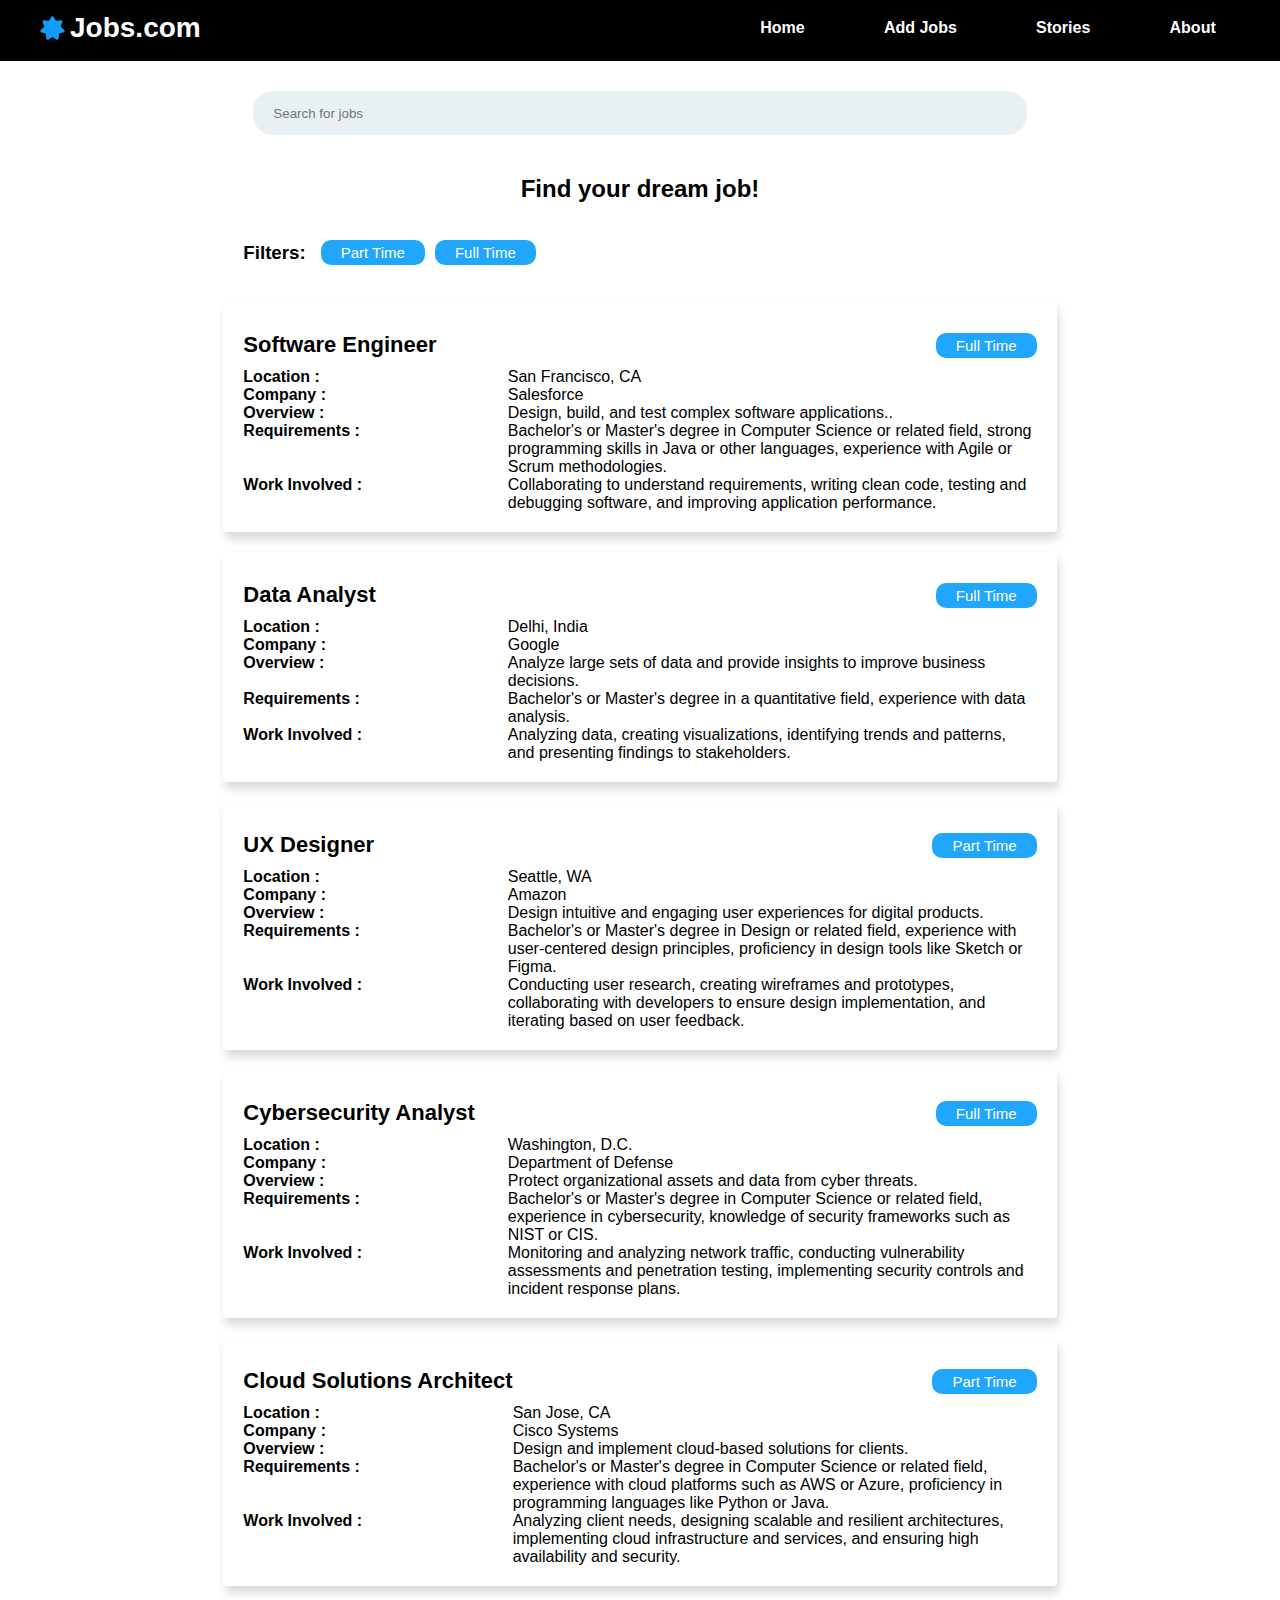
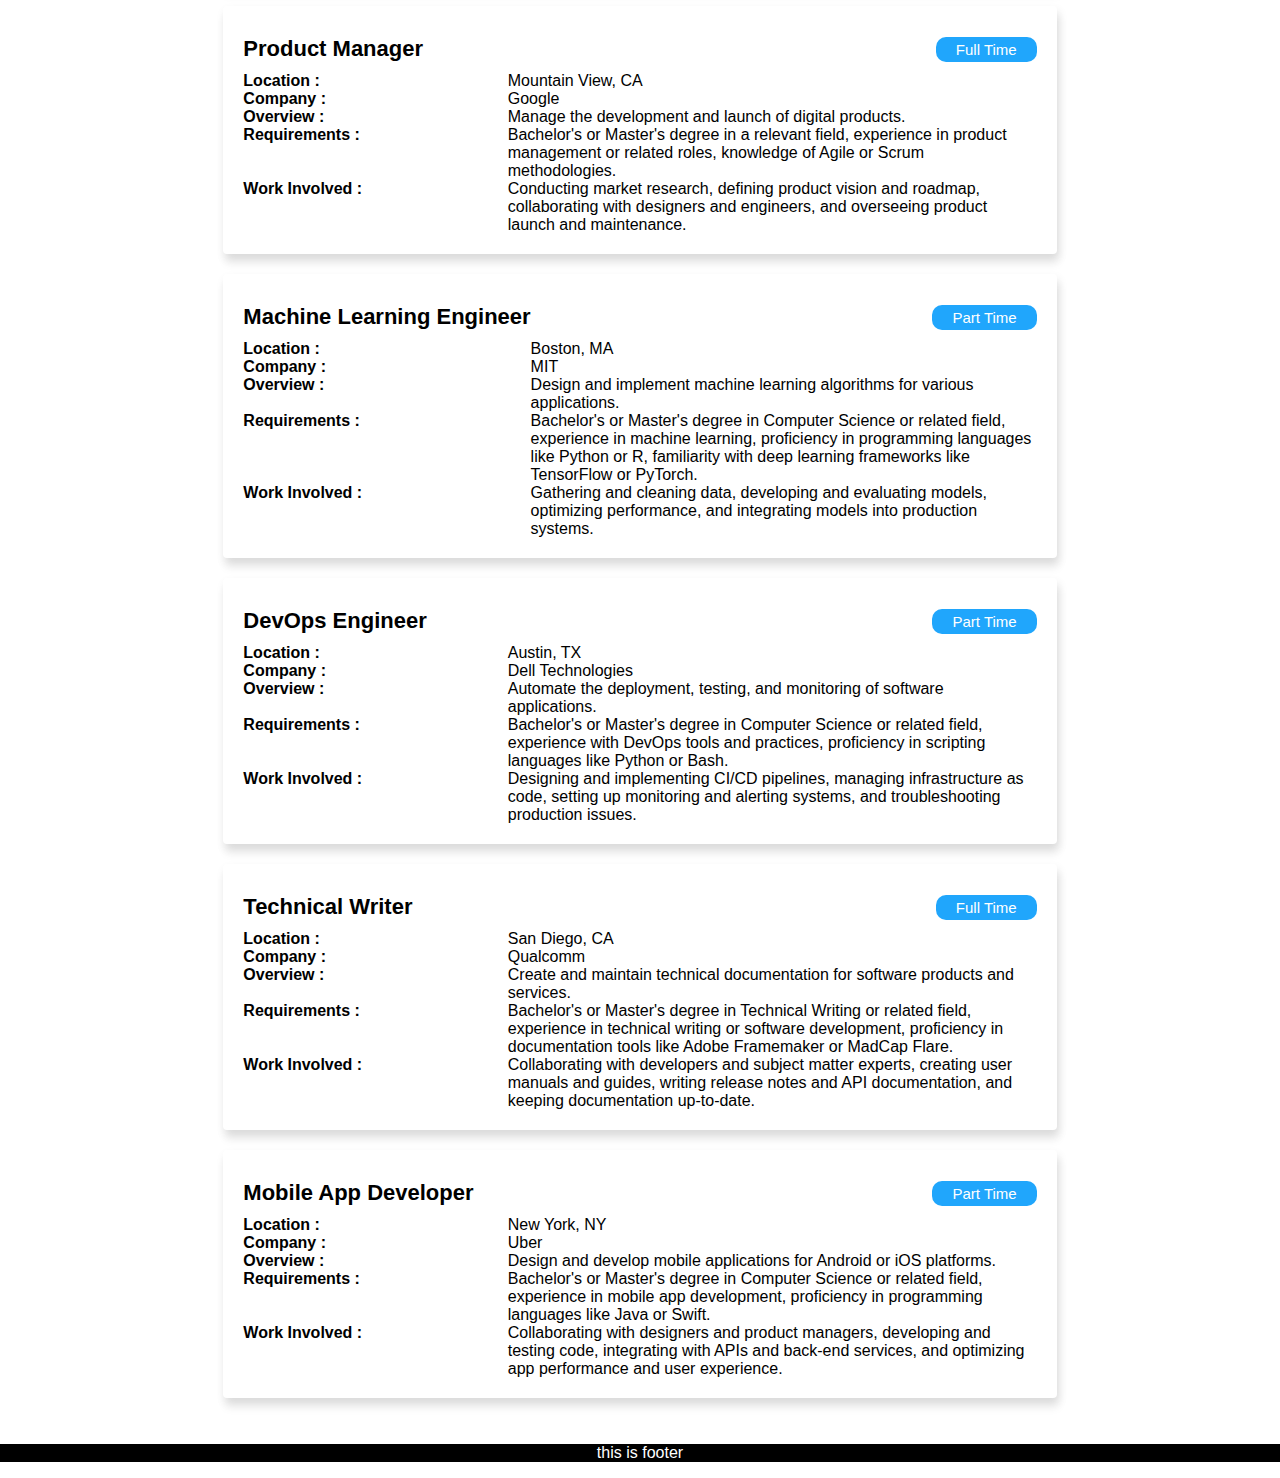
==== index.html @ 411c5b84 "Add files via upload" ====
<!DOCTYPE html>
<html lang="en">

<head>
  <meta charset="UTF-8" />
  <meta http-equiv="X-UA-Compatible" content="IE=edge" />
  <meta name="viewport" content="width=device-width, initial-scale=1.0" />
  <title>JobsDotCom</title>
  <link rel="stylesheet" href="style.css" />
  <script src="https://code.jquery.com/jquery-3.6.0.min.js"></script>
</head>

<iv>
      <div class="container1">
        <div class="navbar">
          <div class="logo">
          <img src="Star 1.svg" alt="">
          <div class="title homebutton"><b>Jobs.com</b></div></div>
          <ul class="navlist">
            <li class="item homebutton"><b>Home</b></li>
            <li class="item addbutton"><b>Add Jobs</b></li>
            <li class="item storiesbutton"><b>Stories</b></li>
            <li class="item aboutbutton"><b>About</b></li>
          </ul>
        </div>
      </div>

      <div class="main">
        <div class="content left"></div>
        <div class="content center">
          <div class="search">
            <input class="searchbox" type="text" placeholder="Search for jobs" data-search />
          </div>


          

          <div class="list">
            <h2>Find your dream job!</h2>



            <div class="filters">
              <h3>Filters: </h3>
              <div class="fbutton">Part Time</div>
              <div class="fbutton">Full Time</div>
              </div>

            <template joblisting>
              <div class="jobbox">
                <div class="boxelement name"><b>Name</b></div>
                <div class="boxelement location">
                  <b>Location : </b>
                </div>
                <div class="data">efgh</div>

                <div class="boxelement company">
                  <b>Company : </b>
                </div>
                <div class="data">data2</div>

                <div class="boxelement nature">
                  <b>Nature : </b>
                </div>
                <div class="data">data3</div>

                <div class="boxelement overview">
                  <b>Overview : </b>
                </div>
                <div class="data">data 4</div>

                <div class="boxelement requirements">
                  <b>Requirements : </b>
                </div>
                <div class="data">data 5</div>

                <div class="boxelement work"><b>Work Involved : </b></div>
                <div class="data">data 6</div>
              </div>
            </template>

            <div class="container"><div class="jobbox">
              <div class="boxelement name"><b>Software Engineer</b></div>

              <!-- <div class="boxelement nature">
                  <b>Nature : </b>
                </div> -->
              <div class="data nature">Full Time</div>
              <div class="boxelement location">
                <b>Location : </b>
              </div>
              <div class="data">San Francisco, CA</div>

              <div class="boxelement company">
                <b>Company : </b>
              </div>
              <div class="data">Salesforce</div>
              <div class="boxelement overview">
                <b>Overview : </b>
              </div>
              <div class="data">Design, build, and test complex software applications..</div>

              <div class="boxelement requirements">
                <b>Requirements : </b>
              </div>
              <div class="data">Bachelor's or Master's degree in Computer Science or related field, strong programming
                skills in Java or other languages, experience with Agile or Scrum methodologies.</div>

              <div class="boxelement work"><b>Work Involved : </b></div>
              <div class="data">Collaborating to understand requirements, writing clean code, testing and debugging
                software, and improving application performance.</div>
            </div>
            </div>



            <div class="container"><div class="jobbox">
              <div class="boxelement name"><b>Data Analyst</b></div>

              <div class="data nature">Full Time</div>

              <div class="boxelement location">
                <b>Location : </b>
              </div>
              <div class="data">Delhi, India</div>

              <div class="boxelement company">
                <b>Company : </b>
              </div>
              <div class="data">Google</div>

              <!-- <div class="boxelement nature">
                      <b>Nature : </b>
                    </div>
                    <div class="data">Full Time</div> -->

              <div class="boxelement overview">
                <b>Overview : </b>
              </div>
              <div class="data">Analyze large sets of data and provide insights to improve business decisions.</div>

              <div class="boxelement requirements">
                <b>Requirements : </b>
              </div>
              <div class="data">Bachelor's or Master's degree in a quantitative field, experience with data analysis.
              </div>

              <div class="boxelement work"><b>Work Involved : </b></div>
              <div class="data">Analyzing data, creating visualizations, identifying trends and patterns, and presenting
                findings to stakeholders.</div>
            </div></div>



            <div class="container"><div class="jobbox">
              <div class="boxelement name"><b>UX Designer</b></div>

              <div class="data nature">Part Time</div>

              <div class="boxelement location">
                <b>Location : </b>
              </div>
              <div class="data">Seattle, WA</div>

              <div class="boxelement company">
                <b>Company : </b>
              </div>
              <div class="data">Amazon</div>

              <!-- <div class="boxelement nature">
                      <b>Nature : </b>
                    </div>
                    <div class="data">Full Time</div> -->

              <div class="boxelement overview">
                <b>Overview : </b>
              </div>
              <div class="data">Design intuitive and engaging user experiences for digital products.</div>

              <div class="boxelement requirements">
                <b>Requirements : </b>
              </div>
              <div class="data">Bachelor's or Master's degree in Design or related field, experience with user-centered
                design principles, proficiency in design tools like Sketch or Figma.</div>

              <div class="boxelement work"><b>Work Involved : </b></div>
              <div class="data">Conducting user research, creating wireframes and prototypes, collaborating with
                developers to ensure design implementation, and iterating based on user feedback.</div>
            </div></div>



            <div class="container"><div class="jobbox">
              <div class="boxelement name"><b>Cybersecurity Analyst</b></div>

              <div class="data nature">Full Time</div>

              <div class="boxelement location">
                <b>Location : </b>
              </div>
              <div class="data">Washington, D.C.</div>

              <div class="boxelement company">
                <b>Company : </b>
              </div>
              <div class="data"> Department of Defense</div>

              <!-- <div class="boxelement nature">
                      <b>Nature : </b>
                    </div>
                    <div class="data">Full Time</div> -->

              <div class="boxelement overview">
                <b>Overview : </b>
              </div>
              <div class="data"> Protect organizational assets and data from cyber threats.</div>

              <div class="boxelement requirements">
                <b>Requirements : </b>
              </div>
              <div class="data">Bachelor's or Master's degree in Computer Science or related field, experience in
                cybersecurity, knowledge of security frameworks such as NIST or CIS.</div>

              <div class="boxelement work"><b>Work Involved : </b></div>
              <div class="data">Monitoring and analyzing network traffic, conducting vulnerability assessments and
                penetration testing, implementing security controls and incident response plans.</div>
            </div></div>



            <div class="container"><div class="jobbox">
              <div class="boxelement name"><b>Cloud Solutions Architect</b></div>

              <div class="data nature">Part Time</div>

              <div class="boxelement location">
                <b>Location : </b>
              </div>
              <div class="data">San Jose, CA</div>

              <div class="boxelement company">
                <b>Company : </b>
              </div>
              <div class="data">Cisco Systems</div>

              <!-- <div class="boxelement nature">
                      <b>Nature : </b>
                    </div>
                    <div class="data">Full Time</div> -->

              <div class="boxelement overview">
                <b>Overview : </b>
              </div>
              <div class="data">Design and implement cloud-based solutions for clients.</div>

              <div class="boxelement requirements">
                <b>Requirements : </b>
              </div>
              <div class="data">Bachelor's or Master's degree in Computer Science or related field, experience with
                cloud platforms such as AWS or Azure, proficiency in programming languages like Python or Java.</div>

              <div class="boxelement work"><b>Work Involved : </b></div>
              <div class="data">Analyzing client needs, designing scalable and resilient architectures, implementing
                cloud infrastructure and services, and ensuring high availability and security.</div>
            </div></div>



            <div class="container"><div class="jobbox">
              <div class="boxelement name"><b>Product Manager</b></div>

              <div class="data nature">Full Time</div>

              <div class="boxelement location">
                <b>Location : </b>
              </div>
              <div class="data">Mountain View, CA</div>

              <div class="boxelement company">
                <b>Company : </b>
              </div>
              <div class="data">Google</div>

              <!-- <div class="boxelement nature">
                      <b>Nature : </b>
                    </div>
                    <div class="data">Full Time</div> -->

              <div class="boxelement overview">
                <b>Overview : </b>
              </div>
              <div class="data">Manage the development and launch of digital products.</div>

              <div class="boxelement requirements">
                <b>Requirements : </b>
              </div>
              <div class="data">Bachelor's or Master's degree in a relevant field, experience in product management or
                related roles, knowledge of Agile or Scrum methodologies.</div>

              <div class="boxelement work"><b>Work Involved : </b></div>
              <div class="data">Conducting market research, defining product vision and roadmap, collaborating with
                designers and engineers, and overseeing product launch and maintenance.</div>
            </div></div>



            <div class="container"><div class="jobbox">
              <div class="boxelement name"><b>Machine Learning Engineer</b></div>

              <div class="data nature">Part Time</div>

              <div class="boxelement location">
                <b>Location : </b>
              </div>
              <div class="data">Boston, MA</div>

              <div class="boxelement company">
                <b>Company : </b>
              </div>
              <div class="data">MIT</div>

              <!-- <div class="boxelement nature">
                      <b>Nature : </b>
                    </div>
                    <div class="data">Full Time</div> -->

              <div class="boxelement overview">
                <b>Overview : </b>
              </div>
              <div class="data">Design and implement machine learning algorithms for various applications.</div>

              <div class="boxelement requirements">
                <b>Requirements : </b>
              </div>
              <div class="data">Bachelor's or Master's degree in Computer Science or related field, experience in
                machine learning, proficiency in programming languages like Python or R, familiarity with deep learning
                frameworks like TensorFlow or PyTorch.</div>

              <div class="boxelement work"><b>Work Involved : </b></div>
              <div class="data">Gathering and cleaning data, developing and evaluating models, optimizing performance,
                and integrating models into production systems.</div>
            </div></div>



            <div class="container"><div class="jobbox">
              <div class="boxelement name"><b>DevOps Engineer</b></div>

              <div class="data nature">Part Time</div>

              <div class="boxelement location">
                <b>Location : </b>
              </div>
              <div class="data">Austin, TX</div>

              <div class="boxelement company">
                <b>Company : </b>
              </div>
              <div class="data">Dell Technologies</div>

              <!-- <div class="boxelement nature">
                      <b>Nature : </b>
                    </div>
                    <div class="data">Full Time</div> -->

              <div class="boxelement overview">
                <b>Overview : </b>
              </div>
              <div class="data">Automate the deployment, testing, and monitoring of software applications.</div>

              <div class="boxelement requirements">
                <b>Requirements : </b>
              </div>
              <div class="data">Bachelor's or Master's degree in Computer Science or related field, experience with
                DevOps tools and practices, proficiency in scripting languages like Python or Bash.</div>

              <div class="boxelement work"><b>Work Involved : </b></div>
              <div class="data">Designing and implementing CI/CD pipelines, managing infrastructure as code, setting up
                monitoring and alerting systems, and troubleshooting production issues.</div>
            </div></div>



            <div class="container"><div class="jobbox">
              <div class="boxelement name"><b>Technical Writer</b></div>

              <div class="data nature">Full Time</div>

              <div class="boxelement location">
                <b>Location : </b>
              </div>
              <div class="data">San Diego, CA</div>

              <div class="boxelement company">
                <b>Company : </b>
              </div>
              <div class="data">Qualcomm</div>

              <!-- <div class="boxelement nature">
                      <b>Nature : </b>
                    </div>
                    <div class="data">Full Time</div> -->

              <div class="boxelement overview">
                <b>Overview : </b>
              </div>
              <div class="data">Create and maintain technical documentation for software products and services.</div>

              <div class="boxelement requirements">
                <b>Requirements : </b>
              </div>
              <div class="data">Bachelor's or Master's degree in Technical Writing or related field, experience in
                technical writing or software development, proficiency in documentation tools like Adobe Framemaker or
                MadCap Flare.</div>

              <div class="boxelement work"><b>Work Involved : </b></div>
              <div class="data">Collaborating with developers and subject matter experts, creating user manuals and
                guides, writing release notes and API documentation, and keeping documentation up-to-date.</div>
            </div></div>



            <div class="container"><div class="jobbox">
              <div class="boxelement name"><b>Mobile App Developer</b></div>

              <div class="data nature">Part Time</div>

              <div class="boxelement location">
                <b>Location : </b>
              </div>
              <div class="data">New York, NY</div>

              <div class="boxelement company">
                <b>Company : </b>
              </div>
              <div class="data">Uber</div>

              <!-- <div class="boxelement nature">
                      <b>Nature : </b>
                    </div>
                    <div class="data">Full Time</div> -->

              <div class="boxelement overview">
                <b>Overview : </b>
              </div>
              <div class="data">Design and develop mobile applications for Android or iOS platforms.</div>

              <div class="boxelement requirements">
                <b>Requirements : </b>
              </div>
              <div class="data">Bachelor's or Master's degree in Computer Science or related field, experience in mobile
                app development, proficiency in programming languages like Java or Swift.</div>

              <div class="boxelement work"><b>Work Involved : </b></div>
              <div class="data">Collaborating with designers and product managers, developing and testing code,
                integrating with APIs and back-end services, and optimizing app performance and user experience.</div>
            </div></div>
          </div>
        </div>
      </div>

  <footer>
    <p>this is footer</p>
  </footer>
  <script src="script.js"></script>
</body>

</html>
---- style.css ----
body {
    font-family: 'Segoe UI', Tahoma, Geneva, Verdana, sans-serif;
    margin: 0;
    padding: 0;
}

.container1{
    background-color: blue;
}

.navbar{
    background-color: black;
    display: grid;
    width: 100vw;
    grid-template-columns: 1fr 1fr;
    align-items: center;
    grid-gap: 2rem;
    /* border-bottom: solid black 5px; */

}

.logo{
    align-items: center;
    display: flex;
    color: white;

}

.logo img{
    /* background-color: red; */
    display: inline-block;
    padding-left: 40px;
    height: 25px;
    padding-right: 5px;
}

.title{
    justify-self: left;
    font-size: 28px;
    /* margin-left: 48px; */
    /* background-color: blue; */
}


.navlist{
    margin: 0px;
    height: 3.5rem;
    list-style-type: none;
    display: flex;
    justify-content:space-evenly;
    align-items: center;

}

.item{
    padding: 2px 10px;
    align-self: center;
    white-space: nowrap;
    margin: 5px;
    color: white;
    
}



.main{
    display: grid;
    grid-template-columns: 1fr 4fr 1fr;
    border-top: solid black 5px;
}

.content{
    /* border: solid black 1px; */
    padding: 10px;
}

.searchbox{
    border: solid black 1px;
}

footer{
    background-color: black;
    color: white;
    justify-items: center;
}

.search {
    display: flex;
    /* background-color: blue; */
    justify-content:center ;
    align-items: center;
    /* border-bottom: solid black 1px; */
    white-space: nowrap;
}

.searchbox{
    margin: 10px;
    width: 100%;
    height: 40px;
    margin: 20px 30px;
    border: none;
    border-radius: 20px;
    padding: 2px 10px;
    background-color: #e9f0f4;
    outline: none;

}

.search ::placeholder{
        padding: 10px;
        
}

.item :hover{
    cursor: pointer;
    color: #20A6FC;
}

.title :hover{
    cursor: pointer;
    color: #20A6FC;
}

.list h2{
    /* border-bottom: solid rgb(0, 0, 0); */
    padding-bottom: 20px;
    text-align: center;
    margin-bottom: 0px;
}

.jobbox{
    /* border-bottom: solid rgb(0, 0, 0); */
    padding: 20px;
    margin: 20px 0px;
    display: grid;
    grid-template-columns: 1fr 2fr; 

    background: #FFFFFF;
    box-shadow: 2px 10px 10px rgba(0, 0, 0, 0.06), 2px 5px 10px rgba(0, 0, 0, 0.1);
    border-radius: 4px;
}

.container :hover{
    cursor: pointer;
    background-color: #f0f0f0;
}

.name{
    margin: 10px 0px;
    /* background-color: red; */
    font-size: 22px;
    /* grid-column-start: 1;
    grid-column-end: 3; */
}

.nature{
    background-color: #20A6FC;
    justify-self: right;
    align-self: center;
    border-radius: 10px;
    padding: 4px 20px;
    color: white;
    font-size: 15px;

    
}

.boxelement {
    white-space: nowrap;
}


.filters{
    display: flex;
    justify-content: left;
    align-items: center;
    padding: 0px 20px;

}

.filters h3{
    margin-right: 10px;
}

.fbutton{
    padding: 10px;
    margin: 5px;
    background-color: #20A6FC;
    border-radius: 10px;
    padding: 4px 20px;
    color: white;
    font-size: 15px;
}
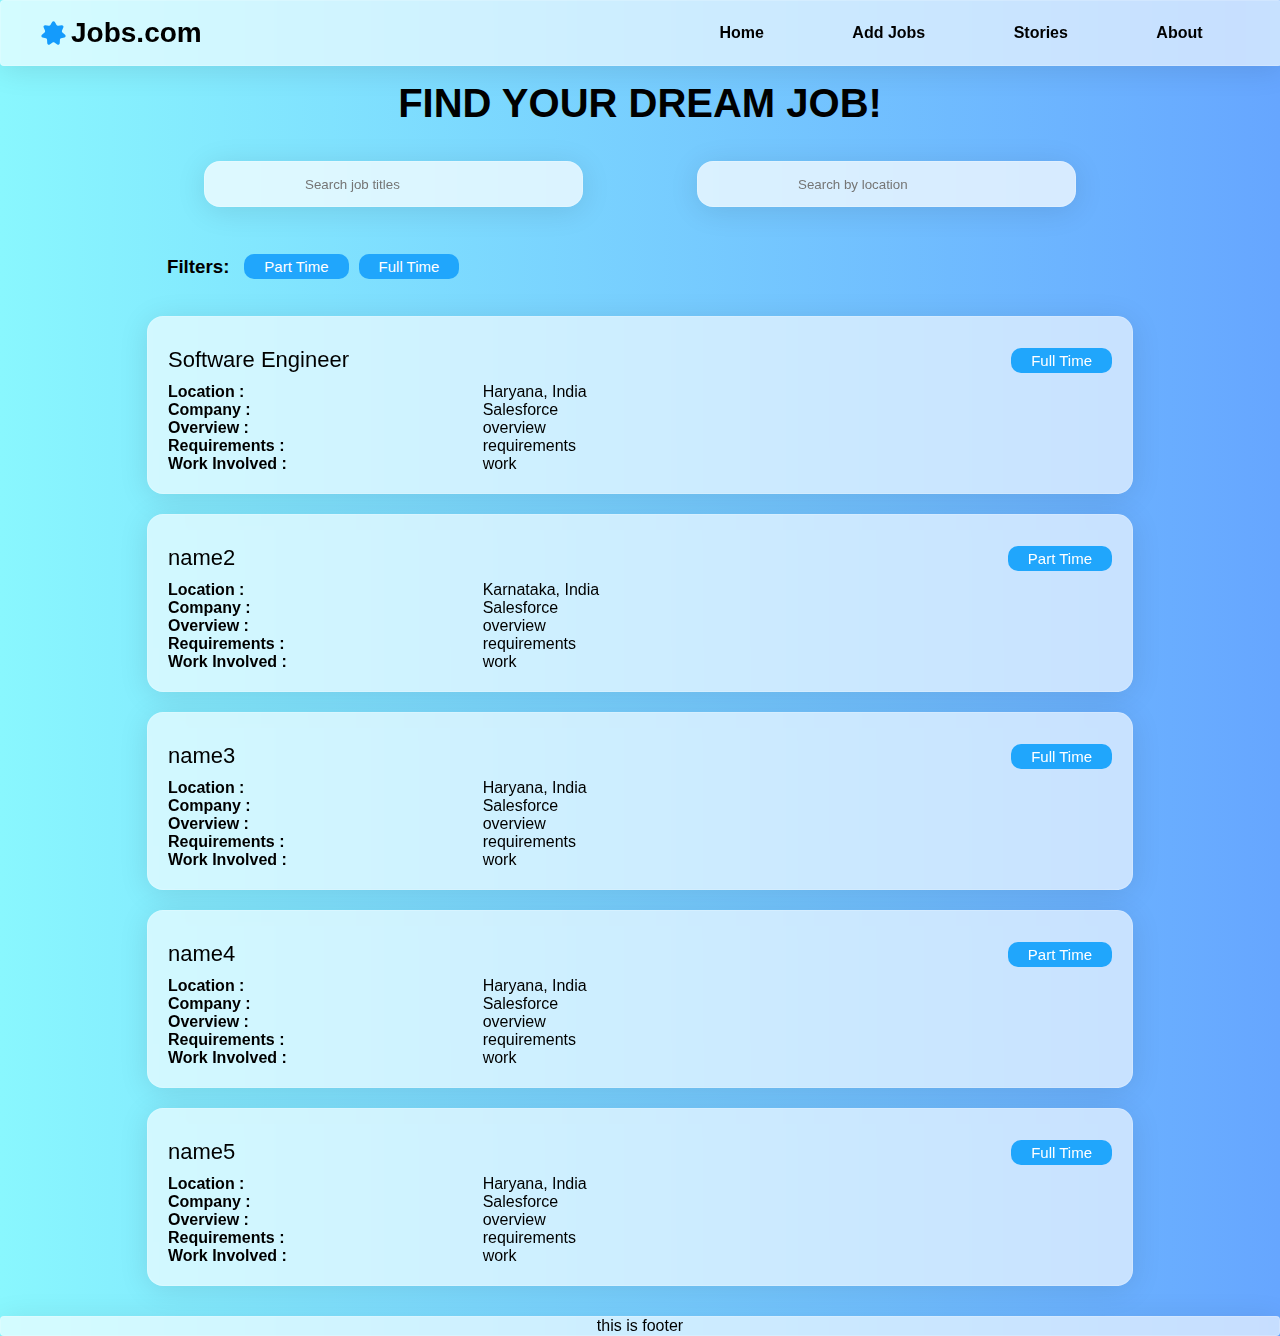
==== commit ba0125b7: "Add files via upload" ====
--- a/index.html
+++ b/index.html
@@ -1,468 +1,102 @@
 <!DOCTYPE html>
 <html lang="en">
+  <head>
+    <meta charset="UTF-8" />
+    <meta http-equiv="X-UA-Compatible" content="IE=edge" />
+    <meta name="viewport" content="width=device-width, initial-scale=1.0" />
+    <title>Fixing</title>
+    <link rel="stylesheet" href="style.css" />
+    <script src="https://code.jquery.com/jquery-3.6.0.min.js"></script>
 
-<head>
-  <meta charset="UTF-8" />
-  <meta http-equiv="X-UA-Compatible" content="IE=edge" />
-  <meta name="viewport" content="width=device-width, initial-scale=1.0" />
-  <title>JobsDotCom</title>
-  <link rel="stylesheet" href="style.css" />
-  <script src="https://code.jquery.com/jquery-3.6.0.min.js"></script>
-</head>
+  </head>
+  <body>
+    <div class="mastergrid">
+      <div class="navbar item">
+        <div class="logo">
+          <img src="Star 1.svg" alt="" />
+          <div class="title homebutton"><b>Jobs.com</b></div>
+        </div>
+        <ul class="navlist">
+          <li class="navitem homebutton"><b>Home</b></li>
+          <li class="navitem addbutton"><b>Add Jobs</b></li>
+          <li class="navitem storiesbutton"><b>Stories</b></li>
+          <li class="navitem aboutbutton"><b>About</b></li>
+        </ul>
+      </div>
 
-<iv>
-      <div class="container1">
-        <div class="navbar">
-          <div class="logo">
-          <img src="Star 1.svg" alt="">
-          <div class="title homebutton"><b>Jobs.com</b></div></div>
-          <ul class="navlist">
-            <li class="item homebutton"><b>Home</b></li>
-            <li class="item addbutton"><b>Add Jobs</b></li>
-            <li class="item storiesbutton"><b>Stories</b></li>
-            <li class="item aboutbutton"><b>About</b></li>
-          </ul>
+      <h2 class="tagline">FIND YOUR DREAM JOB!</h2>
+
+      <div class="left item"></div>
+
+      <div class="searchpart item">
+
+
+        <div class="search">
+          <input
+            class="searchbox1"
+            type="text"
+            placeholder="Search job titles"
+            data-search-name
+          />
+        </div>
+        <div class="search">
+          <input
+            class="searchbox2"
+            type="text"
+            placeholder="Search by location"
+            data-search-location
+          />
         </div>
       </div>
 
-      <div class="main">
-        <div class="content left"></div>
-        <div class="content center">
-          <div class="search">
-            <input class="searchbox" type="text" placeholder="Search for jobs" data-search />
-          </div>
+      <div class="right item"></div>
+      <div class="list item" jobs-cards-container>
+        
 
+        <div class="filters">
+          <h3>Filters:</h3>
+          <div class="fbutton pt" data-search-PT>Part Time</div>
+          <div class="fbutton ft" data-search-FT>Full Time</div>
+        </div>
 
-          
+        
+        <template jobs-template>
+        <div class="container">
+          <div class="jobbox">
+            <div class="boxelement name" data-name><b>Software Engineer</b></div>
+            <div class="data nature" data-nature></div>
+            <div class="boxelement">
+              <b>Location : </b>
+            </div>
+            <div class="data location" data-location></div>
 
-          <div class="list">
-            <h2>Find your dream job!</h2>
+            <div class="boxelement">
+              <b>Company : </b>
+            </div>
+            <div class="data  company" data-company></div>
+            <div class="boxelement">
+              <b>Overview : </b>
+            </div>
+            <div class="data overview" data-overview></div>
 
-
-
-            <div class="filters">
-              <h3>Filters: </h3>
-              <div class="fbutton">Part Time</div>
-              <div class="fbutton">Full Time</div>
-              </div>
-
-            <template joblisting>
-              <div class="jobbox">
-                <div class="boxelement name"><b>Name</b></div>
-                <div class="boxelement location">
-                  <b>Location : </b>
-                </div>
-                <div class="data">efgh</div>
-
-                <div class="boxelement company">
-                  <b>Company : </b>
-                </div>
-                <div class="data">data2</div>
-
-                <div class="boxelement nature">
-                  <b>Nature : </b>
-                </div>
-                <div class="data">data3</div>
-
-                <div class="boxelement overview">
-                  <b>Overview : </b>
-                </div>
-                <div class="data">data 4</div>
-
-                <div class="boxelement requirements">
-                  <b>Requirements : </b>
-                </div>
-                <div class="data">data 5</div>
-
-                <div class="boxelement work"><b>Work Involved : </b></div>
-                <div class="data">data 6</div>
-              </div>
-            </template>
-
-            <div class="container"><div class="jobbox">
-              <div class="boxelement name"><b>Software Engineer</b></div>
-
-              <!-- <div class="boxelement nature">
-                  <b>Nature : </b>
-                </div> -->
-              <div class="data nature">Full Time</div>
-              <div class="boxelement location">
-                <b>Location : </b>
-              </div>
-              <div class="data">San Francisco, CA</div>
-
-              <div class="boxelement company">
-                <b>Company : </b>
-              </div>
-              <div class="data">Salesforce</div>
-              <div class="boxelement overview">
-                <b>Overview : </b>
-              </div>
-              <div class="data">Design, build, and test complex software applications..</div>
-
-              <div class="boxelement requirements">
-                <b>Requirements : </b>
-              </div>
-              <div class="data">Bachelor's or Master's degree in Computer Science or related field, strong programming
-                skills in Java or other languages, experience with Agile or Scrum methodologies.</div>
-
-              <div class="boxelement work"><b>Work Involved : </b></div>
-              <div class="data">Collaborating to understand requirements, writing clean code, testing and debugging
-                software, and improving application performance.</div>
+            <div class="boxelement">
+              <b>Requirements : </b>
             </div>
+            <div class="data requirements" data-req>
             </div>
 
+            <div class="boxelement"><b>Work Involved : </b></div>
+            <div class="data work" data-work>
+            </div>
+          </div>
+        </template>
 
-
-            <div class="container"><div class="jobbox">
-              <div class="boxelement name"><b>Data Analyst</b></div>
-
-              <div class="data nature">Full Time</div>
-
-              <div class="boxelement location">
-                <b>Location : </b>
-              </div>
-              <div class="data">Delhi, India</div>
-
-              <div class="boxelement company">
-                <b>Company : </b>
-              </div>
-              <div class="data">Google</div>
-
-              <!-- <div class="boxelement nature">
-                      <b>Nature : </b>
-                    </div>
-                    <div class="data">Full Time</div> -->
-
-              <div class="boxelement overview">
-                <b>Overview : </b>
-              </div>
-              <div class="data">Analyze large sets of data and provide insights to improve business decisions.</div>
-
-              <div class="boxelement requirements">
-                <b>Requirements : </b>
-              </div>
-              <div class="data">Bachelor's or Master's degree in a quantitative field, experience with data analysis.
-              </div>
-
-              <div class="boxelement work"><b>Work Involved : </b></div>
-              <div class="data">Analyzing data, creating visualizations, identifying trends and patterns, and presenting
-                findings to stakeholders.</div>
-            </div></div>
-
-
-
-            <div class="container"><div class="jobbox">
-              <div class="boxelement name"><b>UX Designer</b></div>
-
-              <div class="data nature">Part Time</div>
-
-              <div class="boxelement location">
-                <b>Location : </b>
-              </div>
-              <div class="data">Seattle, WA</div>
-
-              <div class="boxelement company">
-                <b>Company : </b>
-              </div>
-              <div class="data">Amazon</div>
-
-              <!-- <div class="boxelement nature">
-                      <b>Nature : </b>
-                    </div>
-                    <div class="data">Full Time</div> -->
-
-              <div class="boxelement overview">
-                <b>Overview : </b>
-              </div>
-              <div class="data">Design intuitive and engaging user experiences for digital products.</div>
-
-              <div class="boxelement requirements">
-                <b>Requirements : </b>
-              </div>
-              <div class="data">Bachelor's or Master's degree in Design or related field, experience with user-centered
-                design principles, proficiency in design tools like Sketch or Figma.</div>
-
-              <div class="boxelement work"><b>Work Involved : </b></div>
-              <div class="data">Conducting user research, creating wireframes and prototypes, collaborating with
-                developers to ensure design implementation, and iterating based on user feedback.</div>
-            </div></div>
-
-
-
-            <div class="container"><div class="jobbox">
-              <div class="boxelement name"><b>Cybersecurity Analyst</b></div>
-
-              <div class="data nature">Full Time</div>
-
-              <div class="boxelement location">
-                <b>Location : </b>
-              </div>
-              <div class="data">Washington, D.C.</div>
-
-              <div class="boxelement company">
-                <b>Company : </b>
-              </div>
-              <div class="data"> Department of Defense</div>
-
-              <!-- <div class="boxelement nature">
-                      <b>Nature : </b>
-                    </div>
-                    <div class="data">Full Time</div> -->
-
-              <div class="boxelement overview">
-                <b>Overview : </b>
-              </div>
-              <div class="data"> Protect organizational assets and data from cyber threats.</div>
-
-              <div class="boxelement requirements">
-                <b>Requirements : </b>
-              </div>
-              <div class="data">Bachelor's or Master's degree in Computer Science or related field, experience in
-                cybersecurity, knowledge of security frameworks such as NIST or CIS.</div>
-
-              <div class="boxelement work"><b>Work Involved : </b></div>
-              <div class="data">Monitoring and analyzing network traffic, conducting vulnerability assessments and
-                penetration testing, implementing security controls and incident response plans.</div>
-            </div></div>
-
-
-
-            <div class="container"><div class="jobbox">
-              <div class="boxelement name"><b>Cloud Solutions Architect</b></div>
-
-              <div class="data nature">Part Time</div>
-
-              <div class="boxelement location">
-                <b>Location : </b>
-              </div>
-              <div class="data">San Jose, CA</div>
-
-              <div class="boxelement company">
-                <b>Company : </b>
-              </div>
-              <div class="data">Cisco Systems</div>
-
-              <!-- <div class="boxelement nature">
-                      <b>Nature : </b>
-                    </div>
-                    <div class="data">Full Time</div> -->
-
-              <div class="boxelement overview">
-                <b>Overview : </b>
-              </div>
-              <div class="data">Design and implement cloud-based solutions for clients.</div>
-
-              <div class="boxelement requirements">
-                <b>Requirements : </b>
-              </div>
-              <div class="data">Bachelor's or Master's degree in Computer Science or related field, experience with
-                cloud platforms such as AWS or Azure, proficiency in programming languages like Python or Java.</div>
-
-              <div class="boxelement work"><b>Work Involved : </b></div>
-              <div class="data">Analyzing client needs, designing scalable and resilient architectures, implementing
-                cloud infrastructure and services, and ensuring high availability and security.</div>
-            </div></div>
-
-
-
-            <div class="container"><div class="jobbox">
-              <div class="boxelement name"><b>Product Manager</b></div>
-
-              <div class="data nature">Full Time</div>
-
-              <div class="boxelement location">
-                <b>Location : </b>
-              </div>
-              <div class="data">Mountain View, CA</div>
-
-              <div class="boxelement company">
-                <b>Company : </b>
-              </div>
-              <div class="data">Google</div>
-
-              <!-- <div class="boxelement nature">
-                      <b>Nature : </b>
-                    </div>
-                    <div class="data">Full Time</div> -->
-
-              <div class="boxelement overview">
-                <b>Overview : </b>
-              </div>
-              <div class="data">Manage the development and launch of digital products.</div>
-
-              <div class="boxelement requirements">
-                <b>Requirements : </b>
-              </div>
-              <div class="data">Bachelor's or Master's degree in a relevant field, experience in product management or
-                related roles, knowledge of Agile or Scrum methodologies.</div>
-
-              <div class="boxelement work"><b>Work Involved : </b></div>
-              <div class="data">Conducting market research, defining product vision and roadmap, collaborating with
-                designers and engineers, and overseeing product launch and maintenance.</div>
-            </div></div>
-
-
-
-            <div class="container"><div class="jobbox">
-              <div class="boxelement name"><b>Machine Learning Engineer</b></div>
-
-              <div class="data nature">Part Time</div>
-
-              <div class="boxelement location">
-                <b>Location : </b>
-              </div>
-              <div class="data">Boston, MA</div>
-
-              <div class="boxelement company">
-                <b>Company : </b>
-              </div>
-              <div class="data">MIT</div>
-
-              <!-- <div class="boxelement nature">
-                      <b>Nature : </b>
-                    </div>
-                    <div class="data">Full Time</div> -->
-
-              <div class="boxelement overview">
-                <b>Overview : </b>
-              </div>
-              <div class="data">Design and implement machine learning algorithms for various applications.</div>
-
-              <div class="boxelement requirements">
-                <b>Requirements : </b>
-              </div>
-              <div class="data">Bachelor's or Master's degree in Computer Science or related field, experience in
-                machine learning, proficiency in programming languages like Python or R, familiarity with deep learning
-                frameworks like TensorFlow or PyTorch.</div>
-
-              <div class="boxelement work"><b>Work Involved : </b></div>
-              <div class="data">Gathering and cleaning data, developing and evaluating models, optimizing performance,
-                and integrating models into production systems.</div>
-            </div></div>
-
-
-
-            <div class="container"><div class="jobbox">
-              <div class="boxelement name"><b>DevOps Engineer</b></div>
-
-              <div class="data nature">Part Time</div>
-
-              <div class="boxelement location">
-                <b>Location : </b>
-              </div>
-              <div class="data">Austin, TX</div>
-
-              <div class="boxelement company">
-                <b>Company : </b>
-              </div>
-              <div class="data">Dell Technologies</div>
-
-              <!-- <div class="boxelement nature">
-                      <b>Nature : </b>
-                    </div>
-                    <div class="data">Full Time</div> -->
-
-              <div class="boxelement overview">
-                <b>Overview : </b>
-              </div>
-              <div class="data">Automate the deployment, testing, and monitoring of software applications.</div>
-
-              <div class="boxelement requirements">
-                <b>Requirements : </b>
-              </div>
-              <div class="data">Bachelor's or Master's degree in Computer Science or related field, experience with
-                DevOps tools and practices, proficiency in scripting languages like Python or Bash.</div>
-
-              <div class="boxelement work"><b>Work Involved : </b></div>
-              <div class="data">Designing and implementing CI/CD pipelines, managing infrastructure as code, setting up
-                monitoring and alerting systems, and troubleshooting production issues.</div>
-            </div></div>
-
-
-
-            <div class="container"><div class="jobbox">
-              <div class="boxelement name"><b>Technical Writer</b></div>
-
-              <div class="data nature">Full Time</div>
-
-              <div class="boxelement location">
-                <b>Location : </b>
-              </div>
-              <div class="data">San Diego, CA</div>
-
-              <div class="boxelement company">
-                <b>Company : </b>
-              </div>
-              <div class="data">Qualcomm</div>
-
-              <!-- <div class="boxelement nature">
-                      <b>Nature : </b>
-                    </div>
-                    <div class="data">Full Time</div> -->
-
-              <div class="boxelement overview">
-                <b>Overview : </b>
-              </div>
-              <div class="data">Create and maintain technical documentation for software products and services.</div>
-
-              <div class="boxelement requirements">
-                <b>Requirements : </b>
-              </div>
-              <div class="data">Bachelor's or Master's degree in Technical Writing or related field, experience in
-                technical writing or software development, proficiency in documentation tools like Adobe Framemaker or
-                MadCap Flare.</div>
-
-              <div class="boxelement work"><b>Work Involved : </b></div>
-              <div class="data">Collaborating with developers and subject matter experts, creating user manuals and
-                guides, writing release notes and API documentation, and keeping documentation up-to-date.</div>
-            </div></div>
-
-
-
-            <div class="container"><div class="jobbox">
-              <div class="boxelement name"><b>Mobile App Developer</b></div>
-
-              <div class="data nature">Part Time</div>
-
-              <div class="boxelement location">
-                <b>Location : </b>
-              </div>
-              <div class="data">New York, NY</div>
-
-              <div class="boxelement company">
-                <b>Company : </b>
-              </div>
-              <div class="data">Uber</div>
-
-              <!-- <div class="boxelement nature">
-                      <b>Nature : </b>
-                    </div>
-                    <div class="data">Full Time</div> -->
-
-              <div class="boxelement overview">
-                <b>Overview : </b>
-              </div>
-              <div class="data">Design and develop mobile applications for Android or iOS platforms.</div>
-
-              <div class="boxelement requirements">
-                <b>Requirements : </b>
-              </div>
-              <div class="data">Bachelor's or Master's degree in Computer Science or related field, experience in mobile
-                app development, proficiency in programming languages like Java or Swift.</div>
-
-              <div class="boxelement work"><b>Work Involved : </b></div>
-              <div class="data">Collaborating with designers and product managers, developing and testing code,
-                integrating with APIs and back-end services, and optimizing app performance and user experience.</div>
-            </div></div>
-          </div>
         </div>
       </div>
+      <div class="footer item">this is footer</div>
+    </div>
 
-  <footer>
-    <p>this is footer</p>
-  </footer>
-  <script src="script.js"></script>
-</body>
+    <script type="module" src="script.js"></script>
 
-</html>+  </body>
+</html>
--- a/style.css
+++ b/style.css
@@ -2,31 +2,66 @@
     font-family: 'Segoe UI', Tahoma, Geneva, Verdana, sans-serif;
     margin: 0;
     padding: 0;
-}
-
-.container1{
-    background-color: blue;
-}
-
-.navbar{
-    background-color: black;
-    display: grid;
-    width: 100vw;
+    background-image: linear-gradient(90deg, #89f7fe 0%, #66a6ff 100%);
+}
+
+html{
+    scroll-behavior: smooth;
+}
+
+.mastergrid {
+    display: grid;
+    grid-gap: 10px;
+    grid-template-areas:
+        'navbar navbar navbar navbar navbar navbar'
+        'leftside tag tag tag tag rightside'
+        'leftside search search search  search rightside'
+        'leftside list list list list rightside'
+        'footer footer footer footer footer footer';
+
+}
+
+
+.tagline {
+    grid-area: tag;
+}
+
+.navbar {
+    grid-area: navbar;
+    background-color: rgb(0, 0, 0);
+    display: grid;
     grid-template-columns: 1fr 1fr;
-    align-items: center;
-    grid-gap: 2rem;
-    /* border-bottom: solid black 5px; */
-
-}
-
-.logo{
+    height: 4rem;
+    /* position: fixed;
+    top: 0; */
+    width: 100%;
+    margin: 0px;
+    padding: 0px;
+    border: none;
+    background: rgba(255, 255, 255, 0.63);
+    border-radius: 4px;
+    box-shadow: 0 4px 30px rgba(0, 0, 0, 0.1);
+    backdrop-filter: blur(20px);
+    -webkit-backdrop-filter: blur(20px);
+    border: 1px solid rgba(255, 255, 255, 0.18);
+}
+
+.navitem {
+    margin: 10px;
+    list-style-type: none;
+    justify-content: space-evenly;
+    align-items: center;
+    /* color: white; */
+
+}
+
+.logo {
     align-items: center;
     display: flex;
-    color: white;
-
-}
-
-.logo img{
+    /* color: white; */
+}
+
+.logo img {
     /* background-color: red; */
     display: inline-block;
     padding-left: 40px;
@@ -34,118 +69,138 @@
     padding-right: 5px;
 }
 
-.title{
+.title {
     justify-self: left;
     font-size: 28px;
+    padding-right: 15px;
     /* margin-left: 48px; */
     /* background-color: blue; */
 }
 
-
-.navlist{
-    margin: 0px;
-    height: 3.5rem;
-    list-style-type: none;
-    display: flex;
-    justify-content:space-evenly;
-    align-items: center;
-
-}
-
-.item{
+.title :hover {
+    cursor: pointer;
+    color: #20A6FC;
+}
+
+.navitem :hover {
+    cursor: pointer;
+    color: #20A6FC;
+}
+
+.navbar ul {
     padding: 2px 10px;
     align-self: center;
     white-space: nowrap;
-    margin: 5px;
-    color: white;
-    
-}
-
-
-
-.main{
-    display: grid;
-    grid-template-columns: 1fr 4fr 1fr;
-    border-top: solid black 5px;
-}
-
-.content{
-    /* border: solid black 1px; */
-    padding: 10px;
-}
-
-.searchbox{
-    border: solid black 1px;
-}
-
-footer{
-    background-color: black;
-    color: white;
+    margin: 0px;
+    display: flex;
+    justify-content: space-evenly;
+    list-style-type: none;
+    padding: 0px;
+}
+
+/* .empty{
+    grid-area: empty;
+    background-color: white;
+    height: 3rem;
+    margin: 0px;
+    padding: 0px;
+    border: none;
+} */
+
+.left {
+    grid-area: leftside;
+}
+
+.searchpart {
+    grid-area: search;
+    display: grid;
+    grid-template-columns: 1fr 1fr;
     justify-items: center;
+    align-items: center;
 }
 
 .search {
-    display: flex;
-    /* background-color: blue; */
-    justify-content:center ;
-    align-items: center;
-    /* border-bottom: solid black 1px; */
-    white-space: nowrap;
-}
-
-.searchbox{
+
+    justify-content: space-evenly;
+    align-items: center;
+    /* white-space: nowrap; */
+}
+
+.searchbox1 {
     margin: 10px;
-    width: 100%;
+    /* width: 100%; */
     height: 40px;
-    margin: 20px 30px;
+    margin: 20px 20px;
     border: none;
     border-radius: 20px;
-    padding: 2px 10px;
-    background-color: #e9f0f4;
+    padding: 2px 100px;
     outline: none;
-
-}
-
-.search ::placeholder{
-        padding: 10px;
-        
-}
-
-.item :hover{
-    cursor: pointer;
-    color: #20A6FC;
-}
-
-.title :hover{
-    cursor: pointer;
-    color: #20A6FC;
-}
-
-.list h2{
-    /* border-bottom: solid rgb(0, 0, 0); */
-    padding-bottom: 20px;
+    background: rgba(255, 255, 255, 0.73);
+    border-radius: 16px;
+    box-shadow: 0 4px 30px rgba(0, 0, 0, 0.1);
+    backdrop-filter: blur(11.9px);
+    -webkit-backdrop-filter: blur(11.9px);
+    border: 1px solid rgba(255, 255, 255, 0.21);
+}
+
+.searchbox2 {
+    margin: 10px;
+    /* width: 100%; */
+    height: 40px;
+    margin: 20px 20px;
+    border: none;
+    border-radius: 20px;
+    padding: 2px 100px;
+    outline: none;
+    background: rgba(255, 255, 255, 0.73);
+    border-radius: 16px;
+    box-shadow: 0 4px 30px rgba(0, 0, 0, 0.1);
+    backdrop-filter: blur(11.9px);
+    -webkit-backdrop-filter: blur(11.9px);
+    border: 1px solid rgba(255, 255, 255, 0.21);
+}
+
+.right {
+    grid-area: rightside;
+}
+
+.list {
+    grid-area: list;
+
+
+}
+
+.tagline {
     text-align: center;
-    margin-bottom: 0px;
-}
-
-.jobbox{
+    margin-bottom: 5px;
+    font-size: 40px;
+    margin-top: 5px;
+}
+
+.jobbox {
     /* border-bottom: solid rgb(0, 0, 0); */
     padding: 20px;
     margin: 20px 0px;
     display: grid;
-    grid-template-columns: 1fr 2fr; 
-
-    background: #FFFFFF;
-    box-shadow: 2px 10px 10px rgba(0, 0, 0, 0.06), 2px 5px 10px rgba(0, 0, 0, 0.1);
-    border-radius: 4px;
-}
-
-.container :hover{
+    grid-template-columns: 1fr 2fr;
+    background: rgba(255, 255, 255, 0.63);
+    border-radius: 16px;
+    box-shadow: 0 4px 30px rgba(0, 0, 0, 0.1);
+    backdrop-filter: blur(20px);
+    -webkit-backdrop-filter: blur(20px);
+    border: 1px solid rgba(255, 255, 255, 0.18);
+
+
+
+}
+
+.container :hover {
     cursor: pointer;
-    background-color: #f0f0f0;
-}
-
-.name{
+    background-color: #eff6ff;
+}
+
+
+.name {
     margin: 10px 0px;
     /* background-color: red; */
     font-size: 22px;
@@ -153,7 +208,7 @@
     grid-column-end: 3; */
 }
 
-.nature{
+.nature {
     background-color: #20A6FC;
     justify-self: right;
     align-self: center;
@@ -162,15 +217,10 @@
     color: white;
     font-size: 15px;
 
-    
-}
-
-.boxelement {
-    white-space: nowrap;
-}
-
-
-.filters{
+
+}
+
+.filters {
     display: flex;
     justify-content: left;
     align-items: center;
@@ -178,11 +228,11 @@
 
 }
 
-.filters h3{
+.filters h3 {
     margin-right: 10px;
 }
 
-.fbutton{
+.fbutton {
     padding: 10px;
     margin: 5px;
     background-color: #20A6FC;
@@ -191,3 +241,28 @@
     color: white;
     font-size: 15px;
 }
+
+.footer {
+    grid-area: footer;
+    text-align: center;
+    background: rgba(255, 255, 255, 0.63);
+    border-radius: 4px;
+    box-shadow: 0 4px 30px rgba(0, 0, 0, 0.1);
+    backdrop-filter: blur(20px);
+    -webkit-backdrop-filter: blur(20px);
+    border: 1px solid rgba(255, 255, 255, 0.18);
+    margin-bottom: 0px;
+}
+
+.left {
+    margin: 50px;
+}
+
+.right {
+    margin: 50px;
+}
+
+.hide{
+    display: none;
+}
+
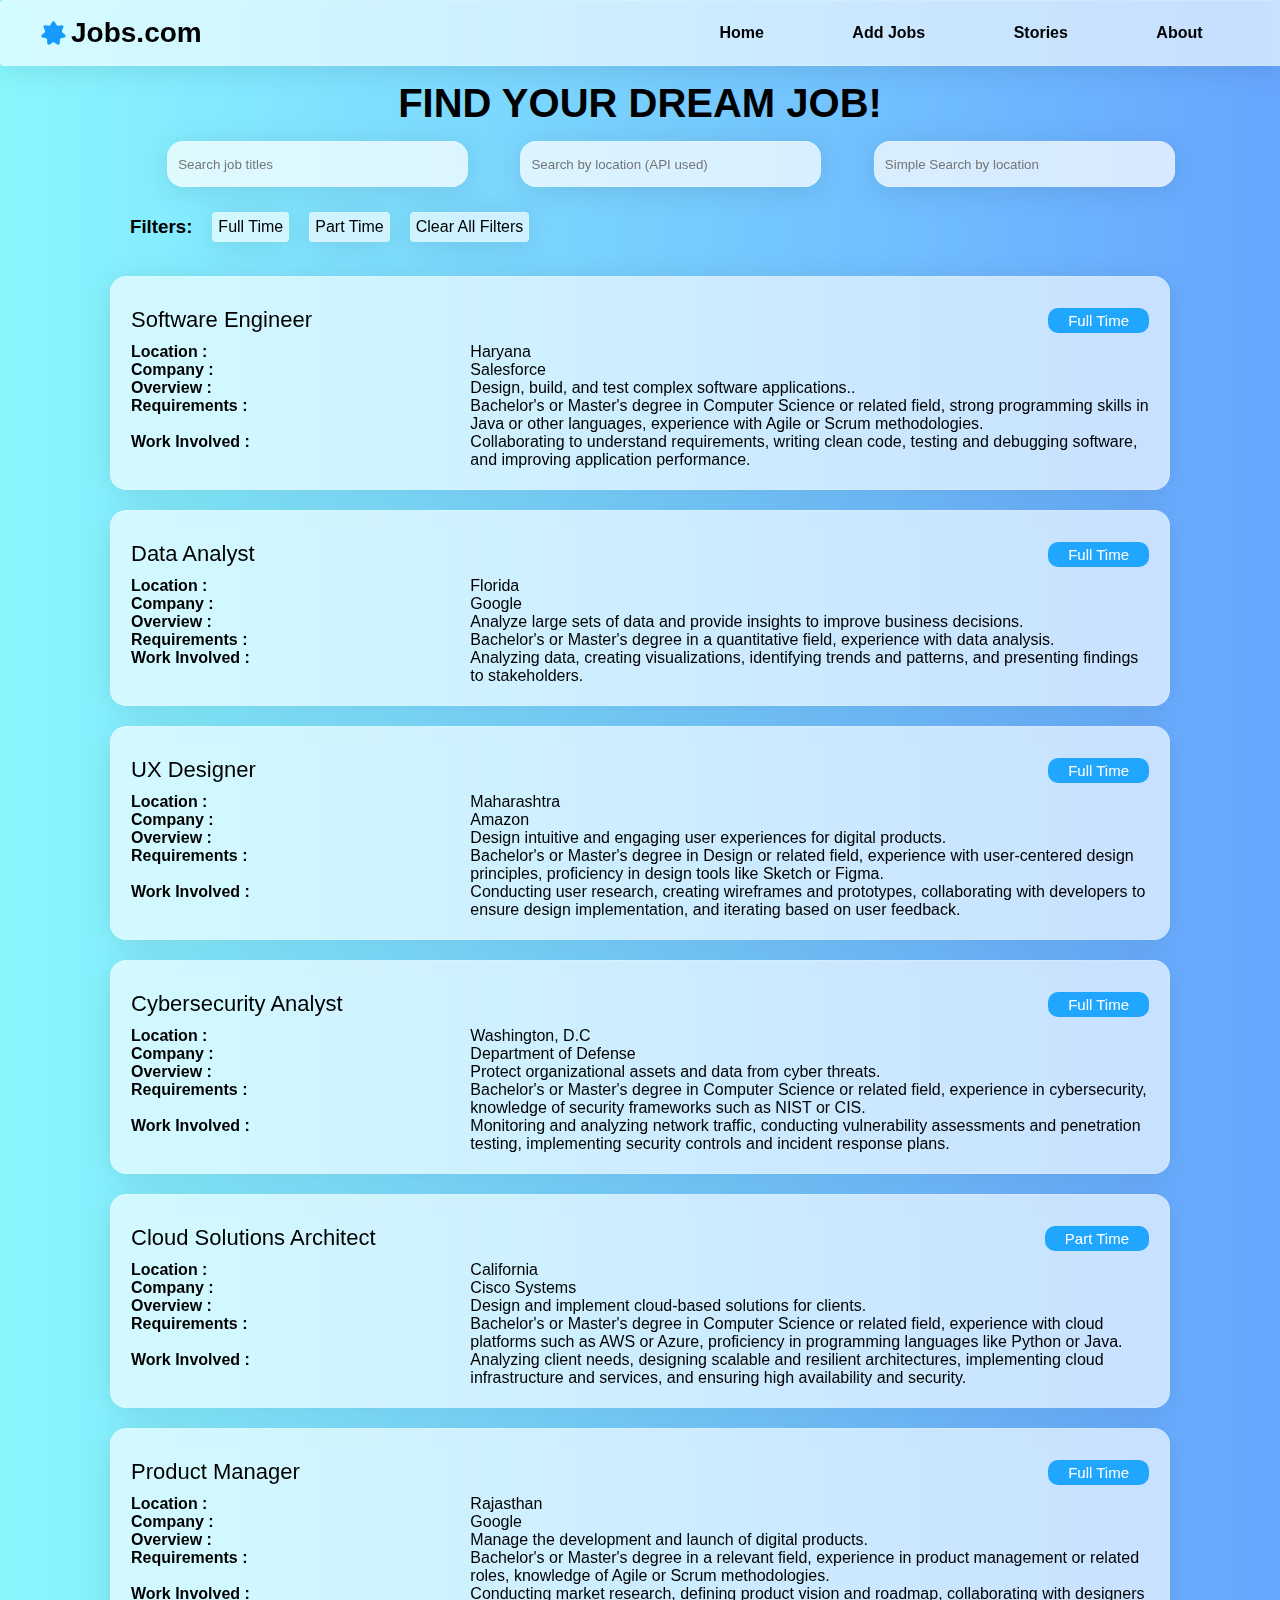
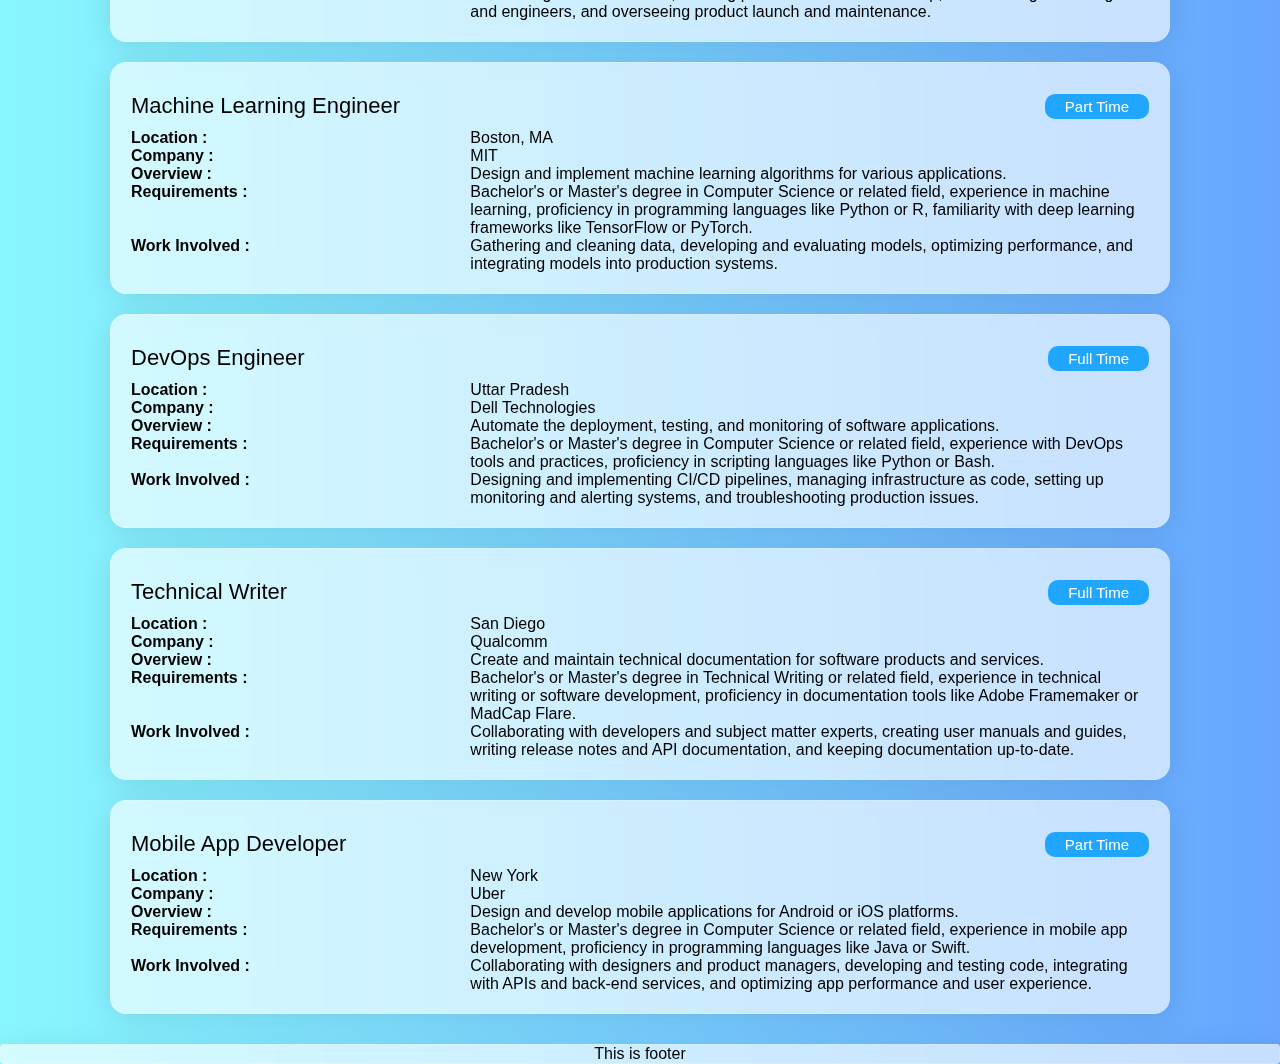
==== commit be668128: "Add files via upload" ====
--- a/index.html
+++ b/index.html
@@ -1,80 +1,76 @@
 <!DOCTYPE html>
 <html lang="en">
-  <head>
-    <meta charset="UTF-8" />
-    <meta http-equiv="X-UA-Compatible" content="IE=edge" />
-    <meta name="viewport" content="width=device-width, initial-scale=1.0" />
-    <title>Fixing</title>
-    <link rel="stylesheet" href="style.css" />
-    <script src="https://code.jquery.com/jquery-3.6.0.min.js"></script>
 
-  </head>
-  <body>
-    <div class="mastergrid">
-      <div class="navbar item">
-        <div class="logo">
-          <img src="Star 1.svg" alt="" />
-          <div class="title homebutton"><b>Jobs.com</b></div>
-        </div>
-        <ul class="navlist">
-          <li class="navitem homebutton"><b>Home</b></li>
-          <li class="navitem addbutton"><b>Add Jobs</b></li>
-          <li class="navitem storiesbutton"><b>Stories</b></li>
-          <li class="navitem aboutbutton"><b>About</b></li>
-        </ul>
+<head>
+  <meta charset="UTF-8" />
+  <meta http-equiv="X-UA-Compatible" content="IE=edge" />
+  <meta name="viewport" content="width=device-width, initial-scale=1.0" />
+  <title>Fixing</title>
+  <link rel="stylesheet" href="style.css" />
+  <script src="https://code.jquery.com/jquery-3.6.0.min.js"></script>
+
+</head>
+
+<body>
+  <div class="mastergrid">
+    <div class="navbar item">
+      <div class="logo">
+        <img src="Star 1.svg" alt="" />
+        <div class="title homebutton"><b>Jobs.com</b></div>
+      </div>
+      <ul class="navlist">
+        <li class="navitem homebutton"><b>Home</b></li>
+        <li class="navitem addbutton"><b>Add Jobs</b></li>
+        <li class="navitem storiesbutton"><b>Stories</b></li>
+        <li class="navitem aboutbutton"><b>About</b></li>
+      </ul>
+    </div>
+
+    <h2 class="tagline">FIND YOUR DREAM JOB!</h2>
+
+    <div class="left item"></div>
+
+    <div class="searchpart item">
+
+
+      <div class="search">
+        <input class="searchbox1" type="text" placeholder="Search job titles" data-search-name />
+      </div>
+      <div class="search">
+        <input class="searchbox2" type="text" placeholder="Search by location (API used)" data-search-location />
+      </div>
+      <div class="search">
+        <input class="searchbox2" type="text" placeholder="Simple Search by location " data-search-location-simple />
+      </div>
+    </div>
+
+    <div class="right item"></div>
+    <div class="list item" jobs-cards-container>
+
+
+      <div class="filters">
+        <h3>Filters:</h3>
+        <div class="button" id="ft">Full Time</div>
+        <div class="button " id="pt">Part Time</div>
+        <div class="button" id="clr">Clear All Filters</div>
       </div>
 
-      <h2 class="tagline">FIND YOUR DREAM JOB!</h2>
 
-      <div class="left item"></div>
-
-      <div class="searchpart item">
-
-
-        <div class="search">
-          <input
-            class="searchbox1"
-            type="text"
-            placeholder="Search job titles"
-            data-search-name
-          />
-        </div>
-        <div class="search">
-          <input
-            class="searchbox2"
-            type="text"
-            placeholder="Search by location"
-            data-search-location
-          />
-        </div>
-      </div>
-
-      <div class="right item"></div>
-      <div class="list item" jobs-cards-container>
-        
-
-        <div class="filters">
-          <h3>Filters:</h3>
-          <div class="fbutton pt" data-search-PT>Part Time</div>
-          <div class="fbutton ft" data-search-FT>Full Time</div>
-        </div>
-
-        
-        <template jobs-template>
+      <template jobs-template>
         <div class="container">
           <div class="jobbox">
-            <div class="boxelement name" data-name><b>Software Engineer</b></div>
+            <div class="name" data-name><b>Software Engineer</b></div>
             <div class="data nature" data-nature></div>
-            <div class="boxelement">
+            <div>
               <b>Location : </b>
             </div>
             <div class="data location" data-location></div>
 
-            <div class="boxelement">
+            <div>
               <b>Company : </b>
             </div>
             <div class="data  company" data-company></div>
-            <div class="boxelement">
+            <div>
               <b>Overview : </b>
             </div>
             <div class="data overview" data-overview></div>
@@ -89,14 +85,15 @@
             <div class="data work" data-work>
             </div>
           </div>
-        </template>
+      </template>
 
-        </div>
-      </div>
-      <div class="footer item">this is footer</div>
     </div>
+  </div>
+  <div class="footer item">This is footer</div>
+  </div>
 
-    <script type="module" src="script.js"></script>
+  <script type="module" src="script.js"></script>
 
-  </body>
-</html>
+</body>
+
+</html>--- a/style.css
+++ b/style.css
@@ -114,26 +114,28 @@
 .searchpart {
     grid-area: search;
     display: grid;
-    grid-template-columns: 1fr 1fr;
+    grid-template-columns: 1fr 1fr 1fr;
     justify-items: center;
     align-items: center;
 }
 
 .search {
 
-    justify-content: space-evenly;
-    align-items: center;
+    justify-content:center;
+    align-items:center;
     /* white-space: nowrap; */
 }
 
 .searchbox1 {
-    margin: 10px;
-    /* width: 100%; */
+    /* margin: 10px; */
+    margin-left: 0px;
+    width: 100%;
     height: 40px;
-    margin: 20px 20px;
+    /* margin: 20px 20px; */
     border: none;
     border-radius: 20px;
-    padding: 2px 100px;
+    padding: 2px 10px;
+    padding-right: 50px;
     outline: none;
     background: rgba(255, 255, 255, 0.73);
     border-radius: 16px;
@@ -141,16 +143,18 @@
     backdrop-filter: blur(11.9px);
     -webkit-backdrop-filter: blur(11.9px);
     border: 1px solid rgba(255, 255, 255, 0.21);
+    justify-self: left;
 }
 
 .searchbox2 {
-    margin: 10px;
-    /* width: 100%; */
+    /* margin: 10px; */
+    width: 100%;
     height: 40px;
-    margin: 20px 20px;
+    /* margin: 20px 20px; */
     border: none;
     border-radius: 20px;
-    padding: 2px 100px;
+    padding: 2px 10px;
+    padding-right: 50px;
     outline: none;
     background: rgba(255, 255, 255, 0.73);
     border-radius: 16px;
@@ -216,30 +220,35 @@
     padding: 4px 20px;
     color: white;
     font-size: 15px;
-
-
 }
 
 .filters {
     display: flex;
-    justify-content: left;
+    justify-content:left;
     align-items: center;
     padding: 0px 20px;
-
 }
 
 .filters h3 {
     margin-right: 10px;
 }
 
-.fbutton {
-    padding: 10px;
-    margin: 5px;
-    background-color: #20A6FC;
-    border-radius: 10px;
-    padding: 4px 20px;
-    color: white;
-    font-size: 15px;
+.button {
+    padding: 5px;
+    margin: 0px 10px;
+    color: black;
+    background: rgba(255, 255, 255, 0.63);
+    border-radius: 4px;
+    box-shadow: 0 4px 30px rgba(0, 0, 0, 0.1);
+    backdrop-filter: blur(20px);
+    -webkit-backdrop-filter: blur(20px);
+    border: 1px solid rgba(255, 255, 255, 0.18);
+
+}
+
+.button :hover{
+    cursor: pointer !important;
+    background-color: white !important;
 }
 
 .footer {
@@ -266,3 +275,72 @@
     display: none;
 }
 
+.show{
+    display: block !important;
+}
+
+.filters :hover{
+    cursor: pointer;
+}
+
+
+.button-clicked{
+    margin: 0px 10px;
+    color: rgb(255, 255, 255);
+    background: #20A6FC;
+    border-radius: 4px;
+    box-shadow: 0 4px 30px rgba(0, 0, 0, 0.1);
+    backdrop-filter: blur(20px);
+    -webkit-backdrop-filter: blur(20px);
+    border: 1px solid rgba(255, 255, 255, 0.18);
+}
+
+@media only screen and (max-width: 768px) {
+    /* For mobile phones: */
+    [class*="searchbox1"] {
+      width: 40%;
+      height: 25px;
+    }
+    [class*="searchbox2"] {
+        width: 40%;
+        height: 25px;
+      }
+    [class*="tagline"] {
+        font-size: 24px;
+      }
+    body{
+        background-color:  #89f7fe ;
+        background-image: none;
+    }
+
+    [class*="filters"]{
+        font-size: 10px;
+    }
+
+    [class*=left]{
+        display: none;
+    }
+
+    [class*=right]{
+        display: none;
+    }
+
+    [class*= boxelement]{
+        display: none;
+    }
+
+    [class*= work]{
+        display: none;
+    }
+
+    [class*= requirements]{
+        display: none;
+    }
+    }
+    
+
+
+
+
+
+
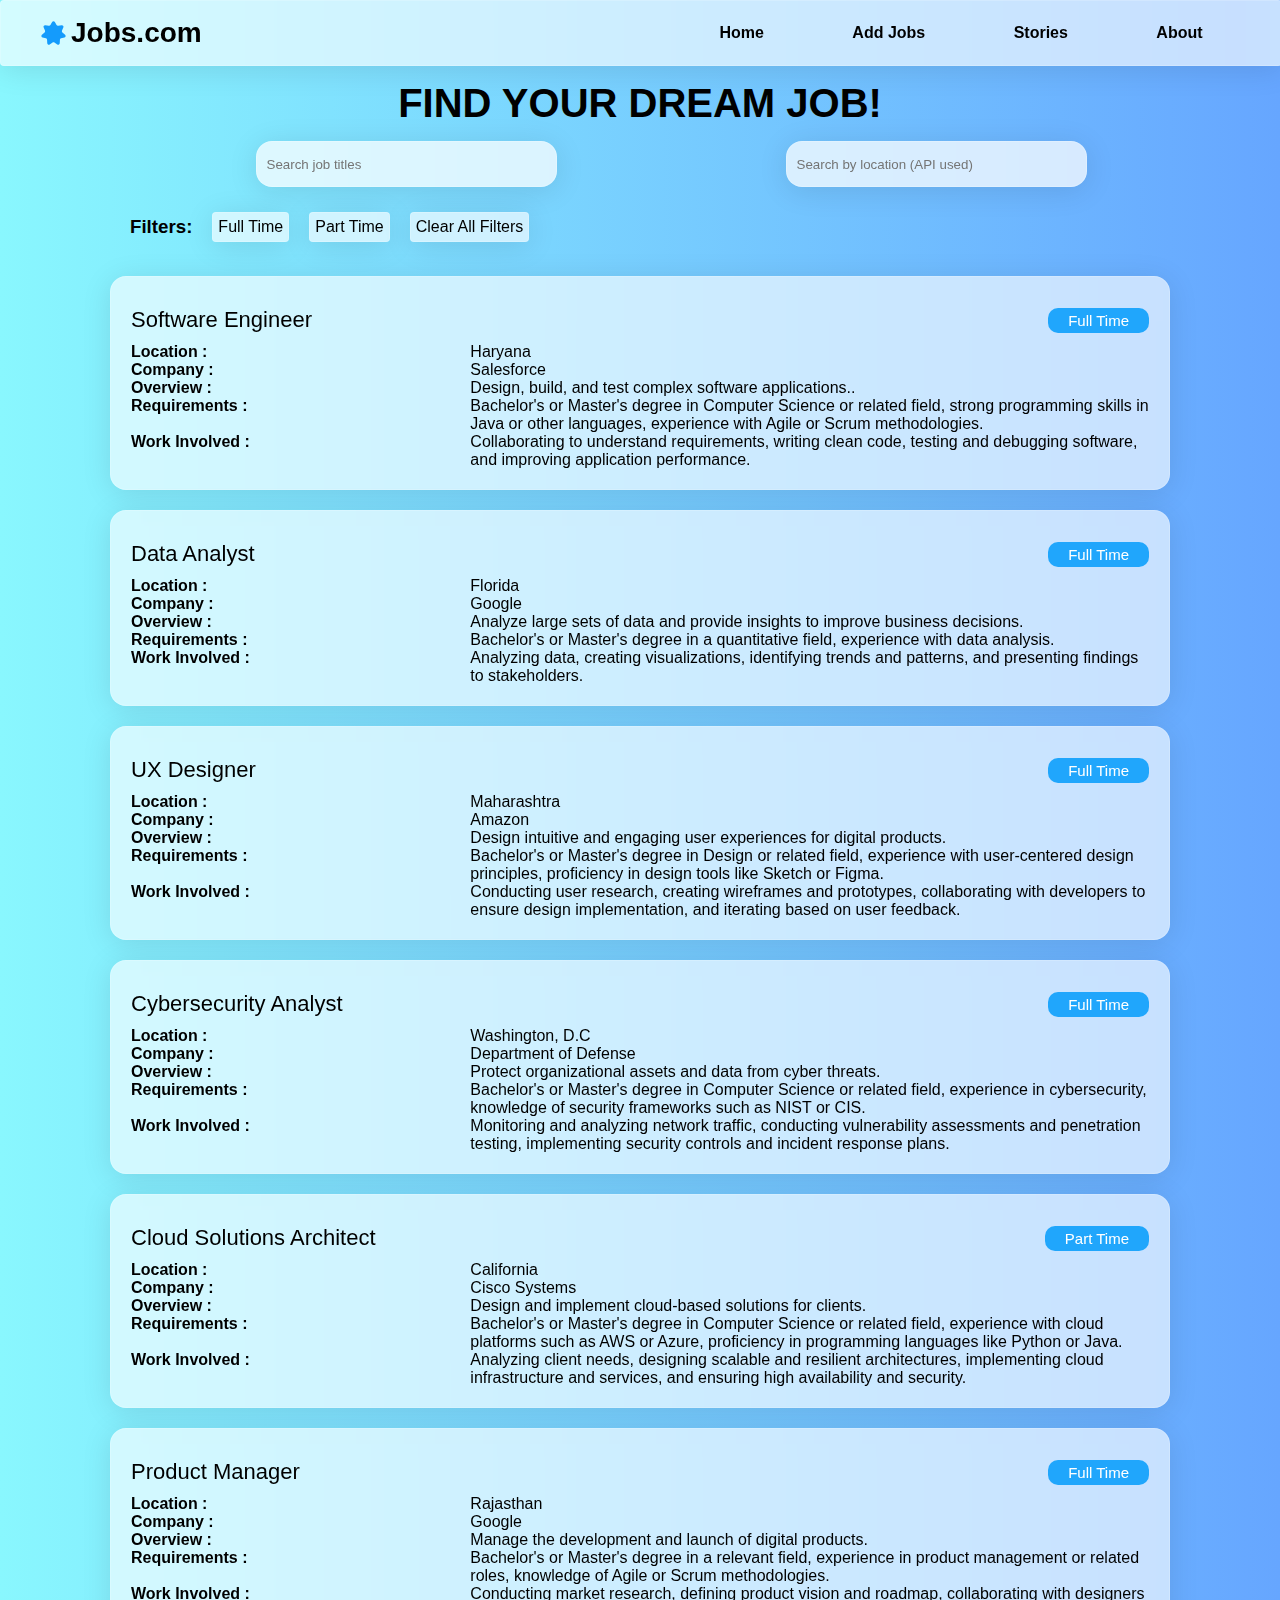
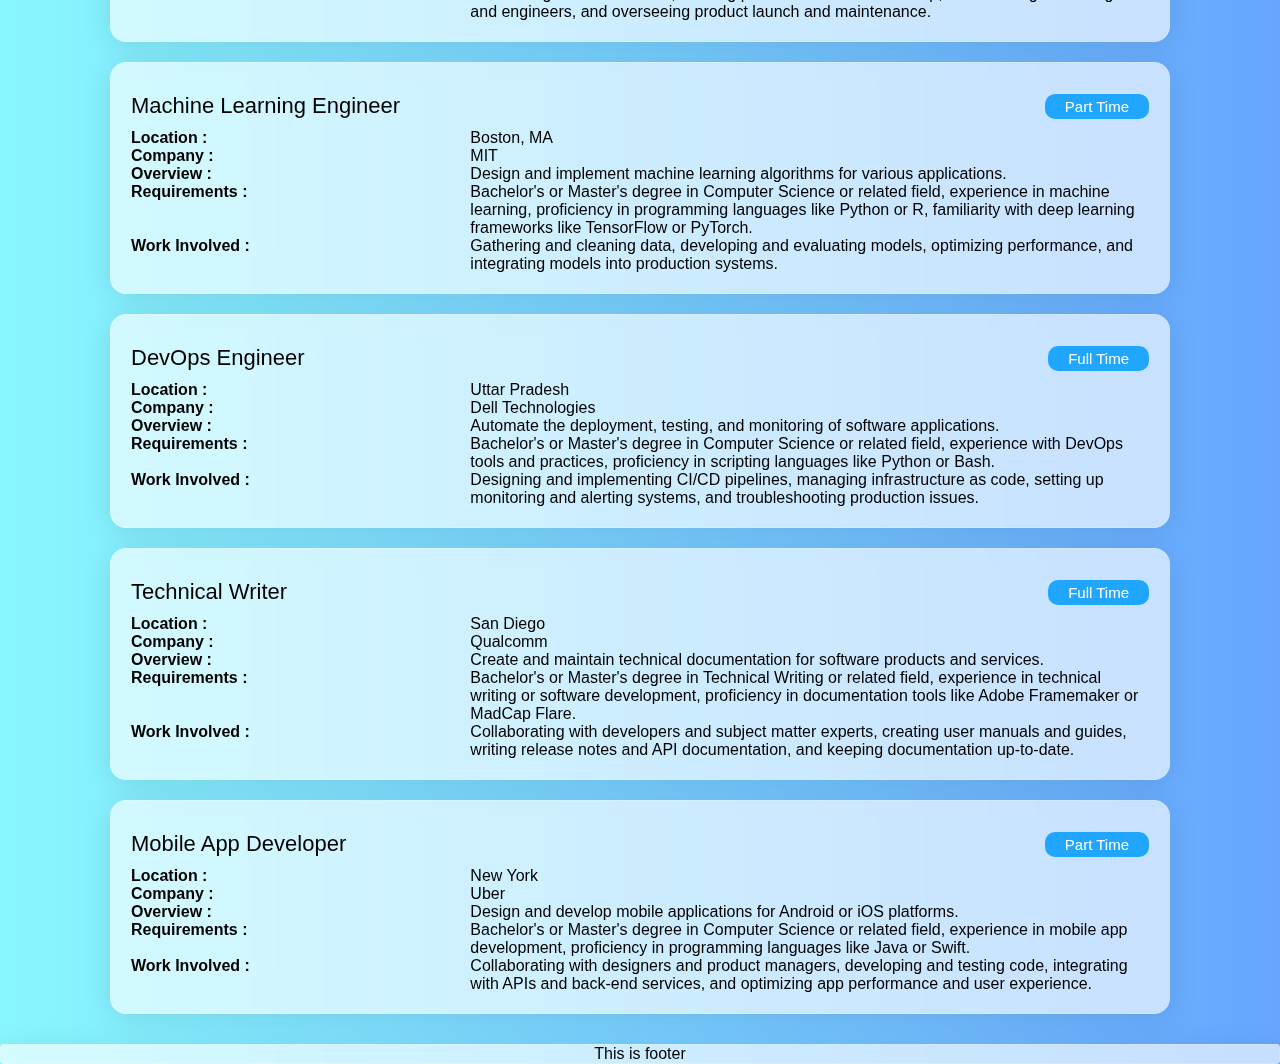
==== commit bead54a2: "Add files via upload" ====
--- a/index.html
+++ b/index.html
@@ -5,7 +5,7 @@
   <meta charset="UTF-8" />
   <meta http-equiv="X-UA-Compatible" content="IE=edge" />
   <meta name="viewport" content="width=device-width, initial-scale=1.0" />
-  <title>Fixing</title>
+  <title>JobsDotCom</title>
   <link rel="stylesheet" href="style.css" />
   <script src="https://code.jquery.com/jquery-3.6.0.min.js"></script>
 
@@ -39,9 +39,9 @@
       <div class="search">
         <input class="searchbox2" type="text" placeholder="Search by location (API used)" data-search-location />
       </div>
-      <div class="search">
+      <!-- <div class="search">
         <input class="searchbox2" type="text" placeholder="Simple Search by location " data-search-location-simple />
-      </div>
+      </div> -->
     </div>
 
     <div class="right item"></div>
--- a/style.css
+++ b/style.css
@@ -114,7 +114,7 @@
 .searchpart {
     grid-area: search;
     display: grid;
-    grid-template-columns: 1fr 1fr 1fr;
+    grid-template-columns: 1fr 1fr;
     justify-items: center;
     align-items: center;
 }
@@ -298,18 +298,18 @@
 @media only screen and (max-width: 768px) {
     /* For mobile phones: */
     [class*="searchbox1"] {
-      width: 40%;
+      width: 60%;
       height: 25px;
     }
     [class*="searchbox2"] {
-        width: 40%;
+        width: 60%;
         height: 25px;
       }
     [class*="tagline"] {
         font-size: 24px;
       }
     body{
-        background-color:  #89f7fe ;
+        background-color:  #5cc0ff ;
         background-image: none;
     }
 
